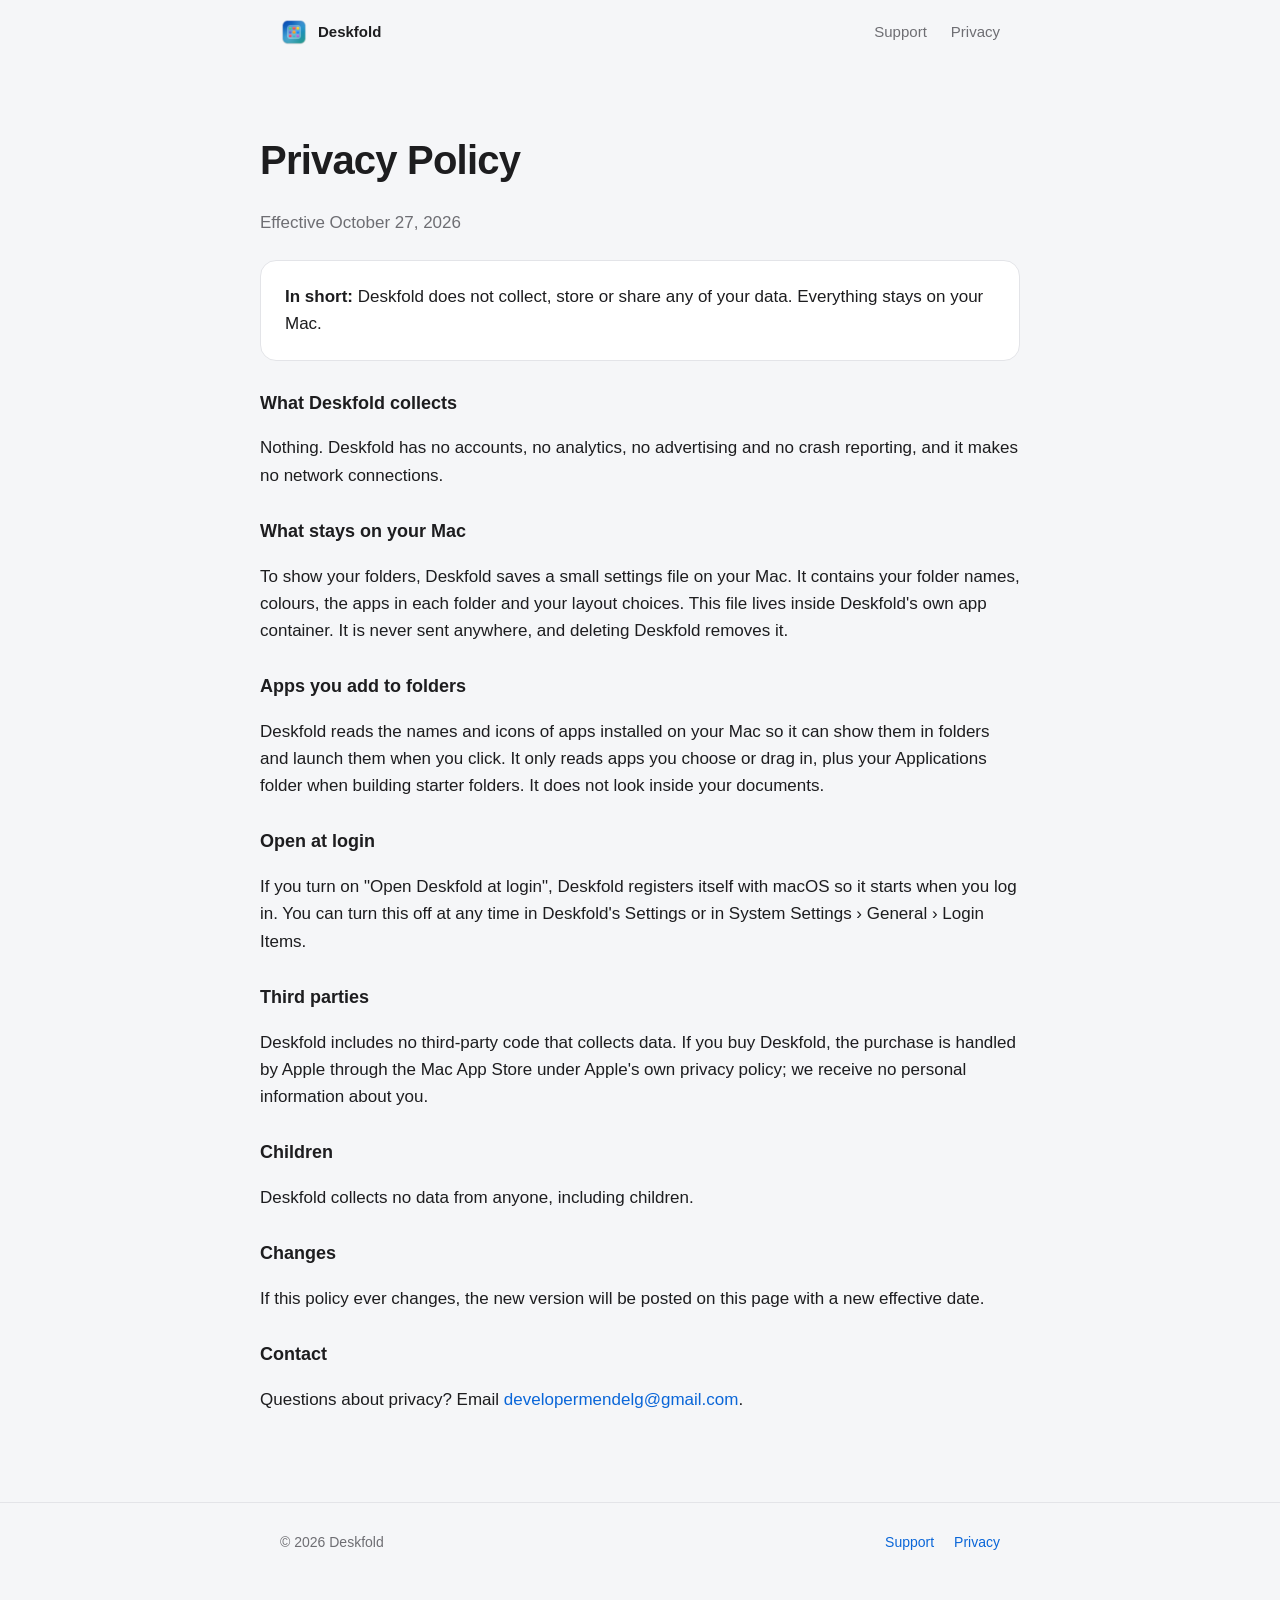
==== privacy.html @ 96e233d4 "Deskfold website, support and privacy pages Co-Authored-By: Claude Opus 5.5 <noreply@anthropic.com>" ====
<!doctype html>
<html lang="en">
<head>
  <meta charset="utf-8">
  <meta name="viewport" content="width=device-width, initial-scale=1">
  <title>Deskfold Privacy Policy</title>
  <link rel="icon" href="icon.png">
  <link rel="stylesheet" href="style.css">
</head>
<body>
  <div class="wrap">
    <nav>
      <a class="brand" href="index.html"><img src="icon.png" alt="">Deskfold</a>
      <a href="support.html">Support</a>
      <a href="privacy.html">Privacy</a>
    </nav>
  </div>

  <main class="wrap page">
    <h1>Privacy Policy</h1>
    <p class="muted">Effective October 27, 2026</p>

    <div class="card">
      <p><strong>In short:</strong> Deskfold does not collect, store or share any of your data. Everything stays on your Mac.</p>
    </div>

    <h3>What Deskfold collects</h3>
    <p>Nothing. Deskfold has no accounts, no analytics, no advertising and no crash reporting, and it makes no network connections.</p>

    <h3>What stays on your Mac</h3>
    <p>To show your folders, Deskfold saves a small settings file on your Mac. It contains your folder names, colours, the apps in each folder and your layout choices. This file lives inside Deskfold's own app container. It is never sent anywhere, and deleting Deskfold removes it.</p>

    <h3>Apps you add to folders</h3>
    <p>Deskfold reads the names and icons of apps installed on your Mac so it can show them in folders and launch them when you click. It only reads apps you choose or drag in, plus your Applications folder when building starter folders. It does not look inside your documents.</p>

    <h3>Open at login</h3>
    <p>If you turn on "Open Deskfold at login", Deskfold registers itself with macOS so it starts when you log in. You can turn this off at any time in Deskfold's Settings or in System Settings › General › Login Items.</p>

    <h3>Third parties</h3>
    <p>Deskfold includes no third-party code that collects data. If you buy Deskfold, the purchase is handled by Apple through the Mac App Store under Apple's own privacy policy; we receive no personal information about you.</p>

    <h3>Children</h3>
    <p>Deskfold collects no data from anyone, including children.</p>

    <h3>Changes</h3>
    <p>If this policy ever changes, the new version will be posted on this page with a new effective date.</p>

    <h3>Contact</h3>
    <p>Questions about privacy? Email <a href="mailto:developermendelg@gmail.com?subject=Deskfold%20privacy">developermendelg@gmail.com</a>.</p>
  </main>

  <footer>
    <div class="wrap">
      <span>© 2026 Deskfold</span>
      <a href="support.html">Support</a>
      <a href="privacy.html">Privacy</a>
    </div>
  </footer>
</body>
</html>
---- style.css ----
:root {
  --bg: #f5f6f8;
  --surface: #ffffff;
  --text: #1d1d1f;
  --muted: #6e6e73;
  --line: #e3e4e8;
  --accent: #0a66d8;
  --hero-a: #1f4fa8;
  --hero-b: #3f9bc4;
}

@media (prefers-color-scheme: dark) {
  :root {
    --bg: #111214;
    --surface: #1b1c1f;
    --text: #f2f2f4;
    --muted: #9a9aa1;
    --line: #2c2d31;
    --accent: #4a9eff;
  }
}

* { box-sizing: border-box; }

body {
  margin: 0;
  background: var(--bg);
  color: var(--text);
  font: 17px/1.6 -apple-system, BlinkMacSystemFont, "SF Pro Text", "Helvetica Neue", Arial, sans-serif;
  -webkit-font-smoothing: antialiased;
}

a { color: var(--accent); text-decoration: none; }
a:hover { text-decoration: underline; }

.wrap { max-width: 760px; margin: 0 auto; padding: 0 20px; }

nav {
  display: flex;
  align-items: center;
  gap: 24px;
  padding: 18px 0;
  font-size: 15px;
}
nav .brand { display: flex; align-items: center; gap: 10px; font-weight: 600; color: var(--text); margin-right: auto; }
nav .brand img { width: 28px; height: 28px; }
nav a:not(.brand) { color: var(--muted); }

.hero {
  background: linear-gradient(135deg, var(--hero-a), var(--hero-b));
  color: #fff;
  text-align: center;
  padding: 64px 20px 0;
  overflow: hidden;
}
.hero img.icon { width: 112px; height: 112px; }
.hero h1 { font-size: 48px; line-height: 1.1; margin: 16px 0 10px; letter-spacing: -0.02em; }
.hero p { font-size: 21px; margin: 0 auto 32px; max-width: 520px; opacity: 0.9; }
.hero .shot {
  display: block;
  width: min(900px, 100%);
  margin: 40px auto 0;
  border-radius: 14px 14px 0 0;
  box-shadow: 0 -10px 60px rgba(0, 0, 0, 0.25);
}

.button {
  display: inline-block;
  padding: 12px 26px;
  border-radius: 999px;
  background: #fff;
  color: var(--hero-a);
  font-weight: 600;
}
.button:hover { text-decoration: none; opacity: 0.92; }

section { padding: 56px 0; }
h2 { font-size: 30px; letter-spacing: -0.01em; margin: 0 0 20px; }
h3 { font-size: 18px; margin: 28px 0 6px; }
p, li { color: var(--text); }
.muted { color: var(--muted); }

.features { display: grid; grid-template-columns: repeat(2, 1fr); gap: 16px; }
.feature { background: var(--surface); border: 1px solid var(--line); border-radius: 16px; padding: 20px 22px; }
.feature h3 { margin: 0 0 4px; }
.feature p { margin: 0; color: var(--muted); font-size: 15px; }

.figure { width: 100%; border-radius: 14px; margin-top: 8px; border: 1px solid var(--line); }

.page { padding: 40px 0 72px; }
.page h1 { font-size: 40px; letter-spacing: -0.02em; margin: 24px 0 6px; }

.card { background: var(--surface); border: 1px solid var(--line); border-radius: 16px; padding: 22px 24px; margin: 24px 0; }
.card p { margin: 0; }

footer { border-top: 1px solid var(--line); padding: 28px 0 48px; font-size: 14px; color: var(--muted); }
footer .wrap { display: flex; gap: 20px; flex-wrap: wrap; }
footer .wrap span { margin-right: auto; }

@media (max-width: 640px) {
  .hero h1 { font-size: 36px; }
  .hero p { font-size: 18px; }
  .features { grid-template-columns: 1fr; }
  nav { gap: 16px; }
}
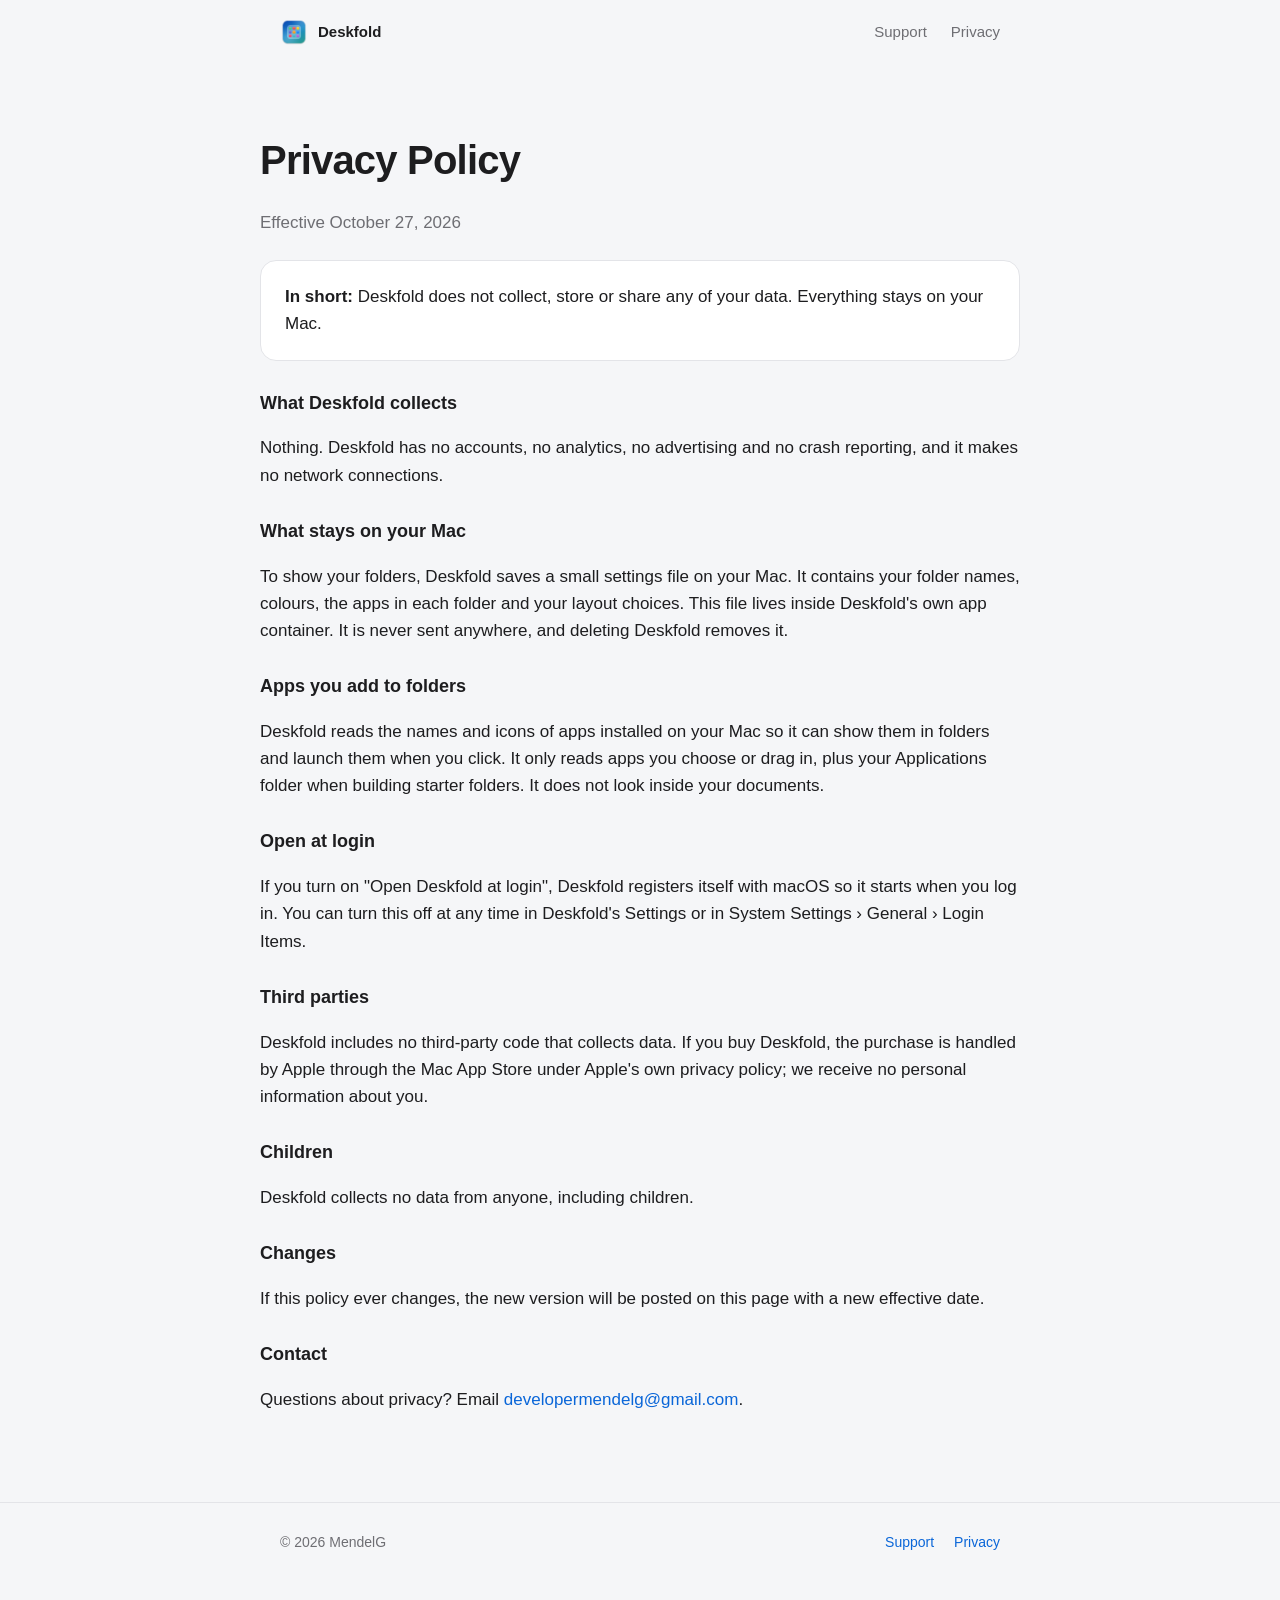
==== commit 1fb78a29: "Add a Buy button for the direct download; copyright MendelG Co-Authored-By: Claude Opus 5.5 <noreply" ====
--- a/privacy.html
+++ b/privacy.html
@@ -51,7 +51,7 @@
 
   <footer>
     <div class="wrap">
-      <span>© 2026 Deskfold</span>
+      <span>© 2026 MendelG</span>
       <a href="support.html">Support</a>
       <a href="privacy.html">Privacy</a>
     </div>
--- a/style.css
+++ b/style.css
@@ -72,6 +72,9 @@
   color: var(--hero-a);
   font-weight: 600;
 }
+.hero p.note { font-size: 14px; margin: 12px auto 0; opacity: 0.75; }
+.page .button.download { background: var(--accent); color: #fff; }
+
 .button:hover { text-decoration: none; opacity: 0.92; }
 
 section { padding: 56px 0; }
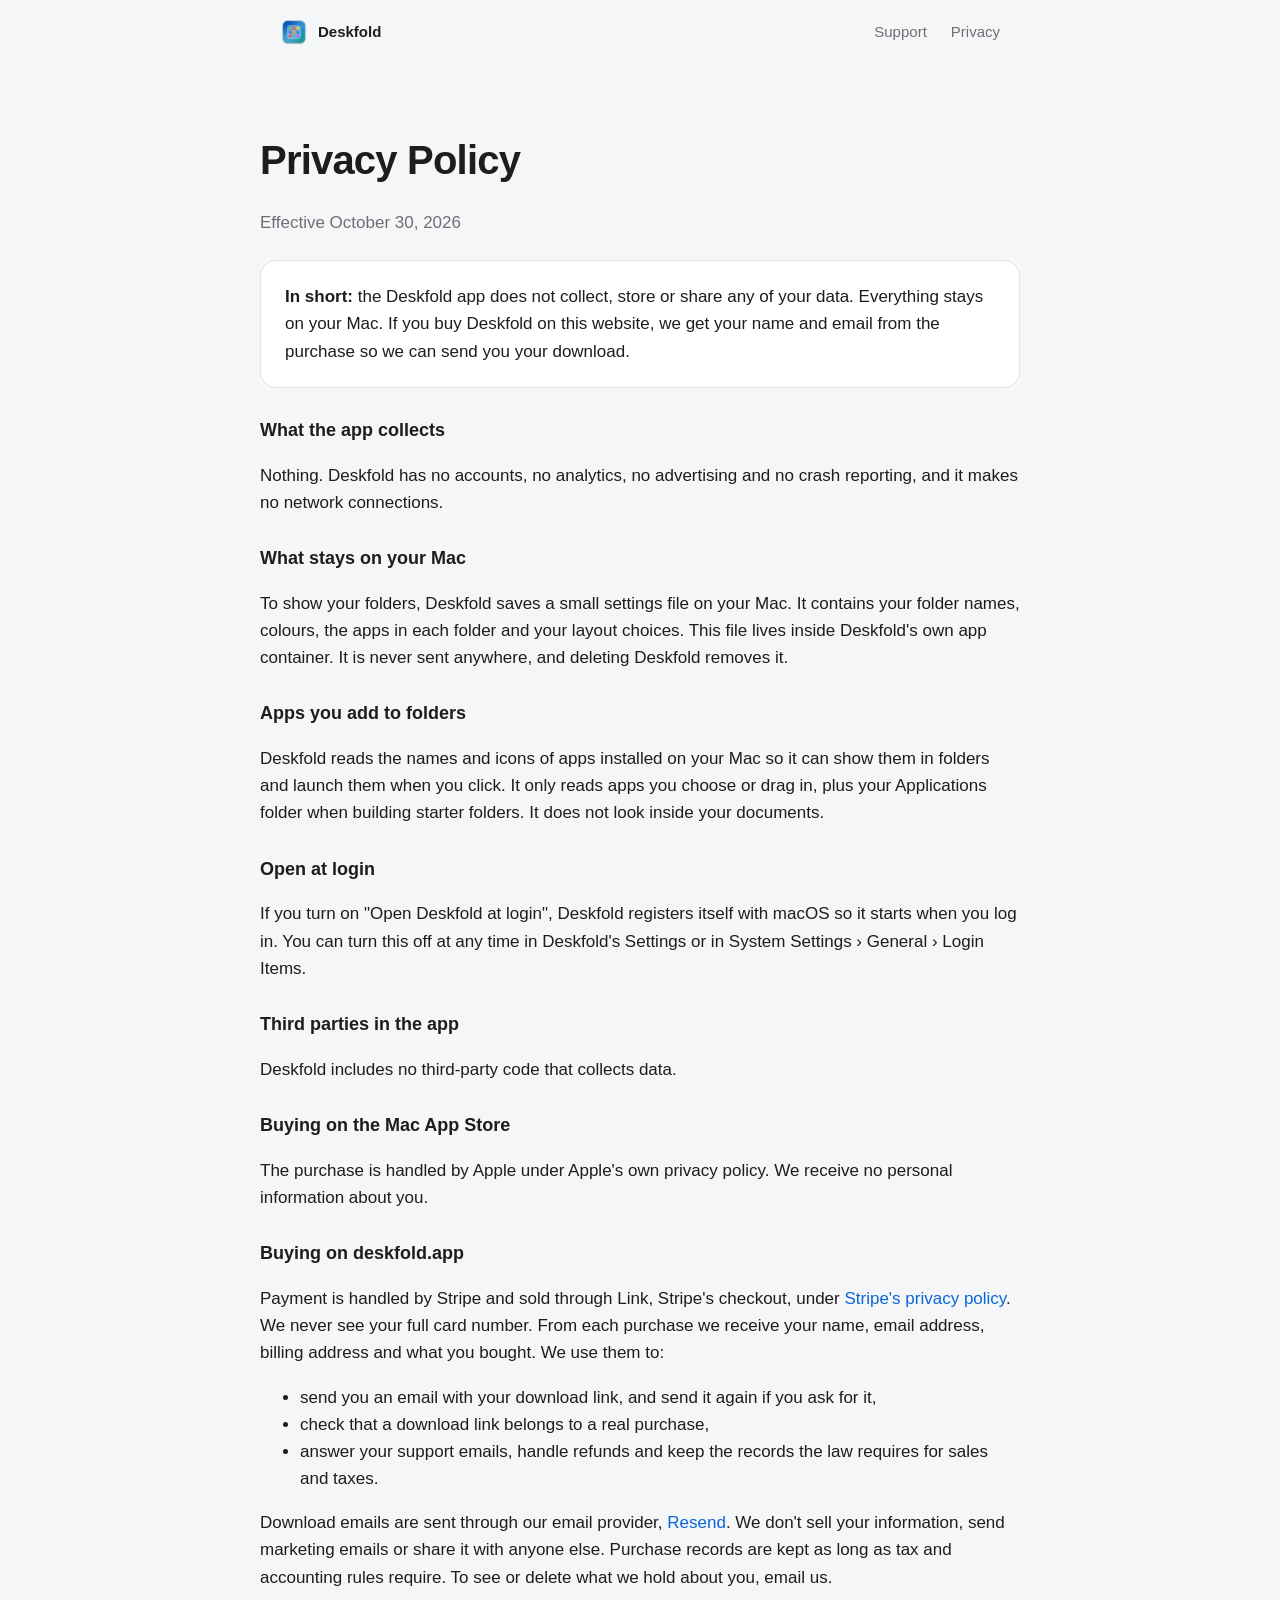
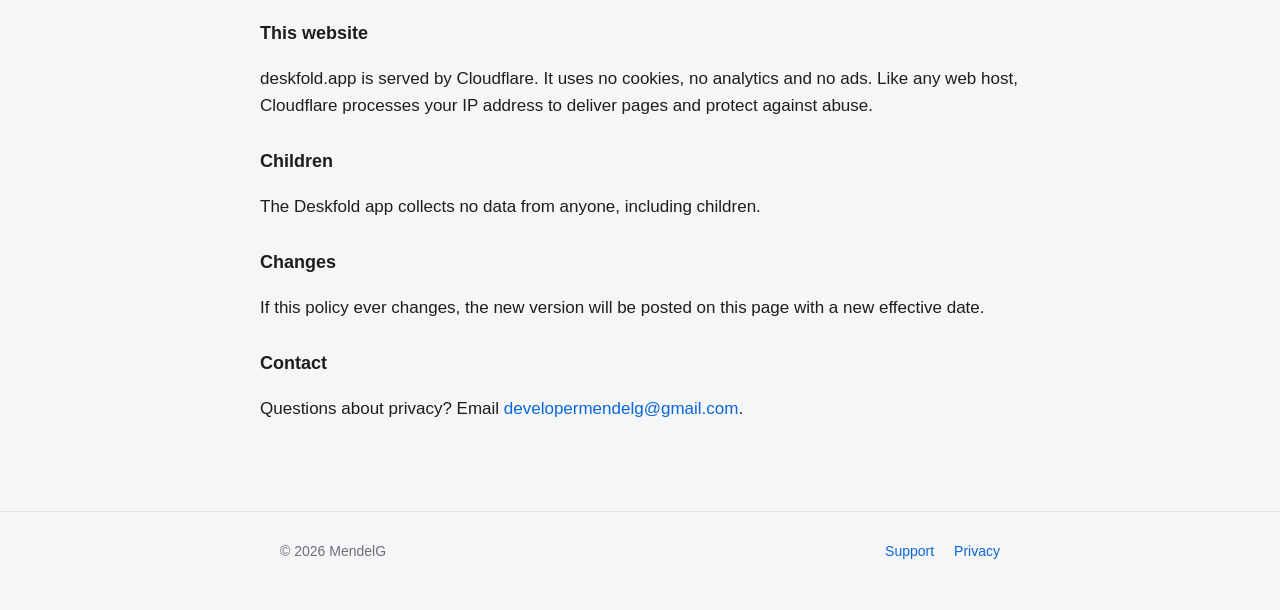
==== commit 7ea79cdc: "Update the privacy policy for direct sales; show more folders Co-Authored-By: Claude Opus 5.5 <norep" ====
--- a/privacy.html
+++ b/privacy.html
@@ -18,13 +18,13 @@
 
   <main class="wrap page">
     <h1>Privacy Policy</h1>
-    <p class="muted">Effective October 27, 2026</p>
+    <p class="muted">Effective October 30, 2026</p>
 
     <div class="card">
-      <p><strong>In short:</strong> Deskfold does not collect, store or share any of your data. Everything stays on your Mac.</p>
+      <p><strong>In short:</strong> the Deskfold app does not collect, store or share any of your data. Everything stays on your Mac. If you buy Deskfold on this website, we get your name and email from the purchase so we can send you your download.</p>
     </div>
 
-    <h3>What Deskfold collects</h3>
+    <h3>What the app collects</h3>
     <p>Nothing. Deskfold has no accounts, no analytics, no advertising and no crash reporting, and it makes no network connections.</p>
 
     <h3>What stays on your Mac</h3>
@@ -36,11 +36,26 @@
     <h3>Open at login</h3>
     <p>If you turn on "Open Deskfold at login", Deskfold registers itself with macOS so it starts when you log in. You can turn this off at any time in Deskfold's Settings or in System Settings › General › Login Items.</p>
 
-    <h3>Third parties</h3>
-    <p>Deskfold includes no third-party code that collects data. If you buy Deskfold, the purchase is handled by Apple through the Mac App Store under Apple's own privacy policy; we receive no personal information about you.</p>
+    <h3>Third parties in the app</h3>
+    <p>Deskfold includes no third-party code that collects data.</p>
+
+    <h3>Buying on the Mac App Store</h3>
+    <p>The purchase is handled by Apple under Apple's own privacy policy. We receive no personal information about you.</p>
+
+    <h3>Buying on deskfold.app</h3>
+    <p>Payment is handled by Stripe and sold through Link, Stripe's checkout, under <a href="https://stripe.com/privacy">Stripe's privacy policy</a>. We never see your full card number. From each purchase we receive your name, email address, billing address and what you bought. We use them to:</p>
+    <ul>
+      <li>send you an email with your download link, and send it again if you ask for it,</li>
+      <li>check that a download link belongs to a real purchase,</li>
+      <li>answer your support emails, handle refunds and keep the records the law requires for sales and taxes.</li>
+    </ul>
+    <p>Download emails are sent through our email provider, <a href="https://resend.com/legal/privacy-policy">Resend</a>. We don't sell your information, send marketing emails or share it with anyone else. Purchase records are kept as long as tax and accounting rules require. To see or delete what we hold about you, email us.</p>
+
+    <h3>This website</h3>
+    <p>deskfold.app is served by Cloudflare. It uses no cookies, no analytics and no ads. Like any web host, Cloudflare processes your IP address to deliver pages and protect against abuse.</p>
 
     <h3>Children</h3>
-    <p>Deskfold collects no data from anyone, including children.</p>
+    <p>The Deskfold app collects no data from anyone, including children.</p>
 
     <h3>Changes</h3>
     <p>If this policy ever changes, the new version will be posted on this page with a new effective date.</p>
--- a/style.css
+++ b/style.css
@@ -57,6 +57,8 @@
 .hero h1 { font-size: 48px; line-height: 1.1; margin: 16px 0 10px; letter-spacing: -0.02em; }
 .hero p { font-size: 21px; margin: 0 auto 32px; max-width: 520px; opacity: 0.9; }
 .hero .shot {
+  aspect-ratio: 16 / 9;
+  object-fit: cover;
   display: block;
   width: min(900px, 100%);
   margin: 40px auto 0;
@@ -88,6 +90,13 @@
 .feature h3 { margin: 0 0 4px; }
 .feature p { margin: 0; color: var(--muted); font-size: 15px; }
 
+.cta { text-align: center; }
+.cta img { width: 88px; height: 88px; }
+.cta h2 { margin: 12px 0 6px; }
+.cta p { margin: 0 0 20px; }
+.cta p.small { font-size: 14px; margin: 16px 0 0; }
+.button.primary { background: var(--accent); color: #fff; }
+
 .figure { width: 100%; border-radius: 14px; margin-top: 8px; border: 1px solid var(--line); }
 
 .page { padding: 40px 0 72px; }
